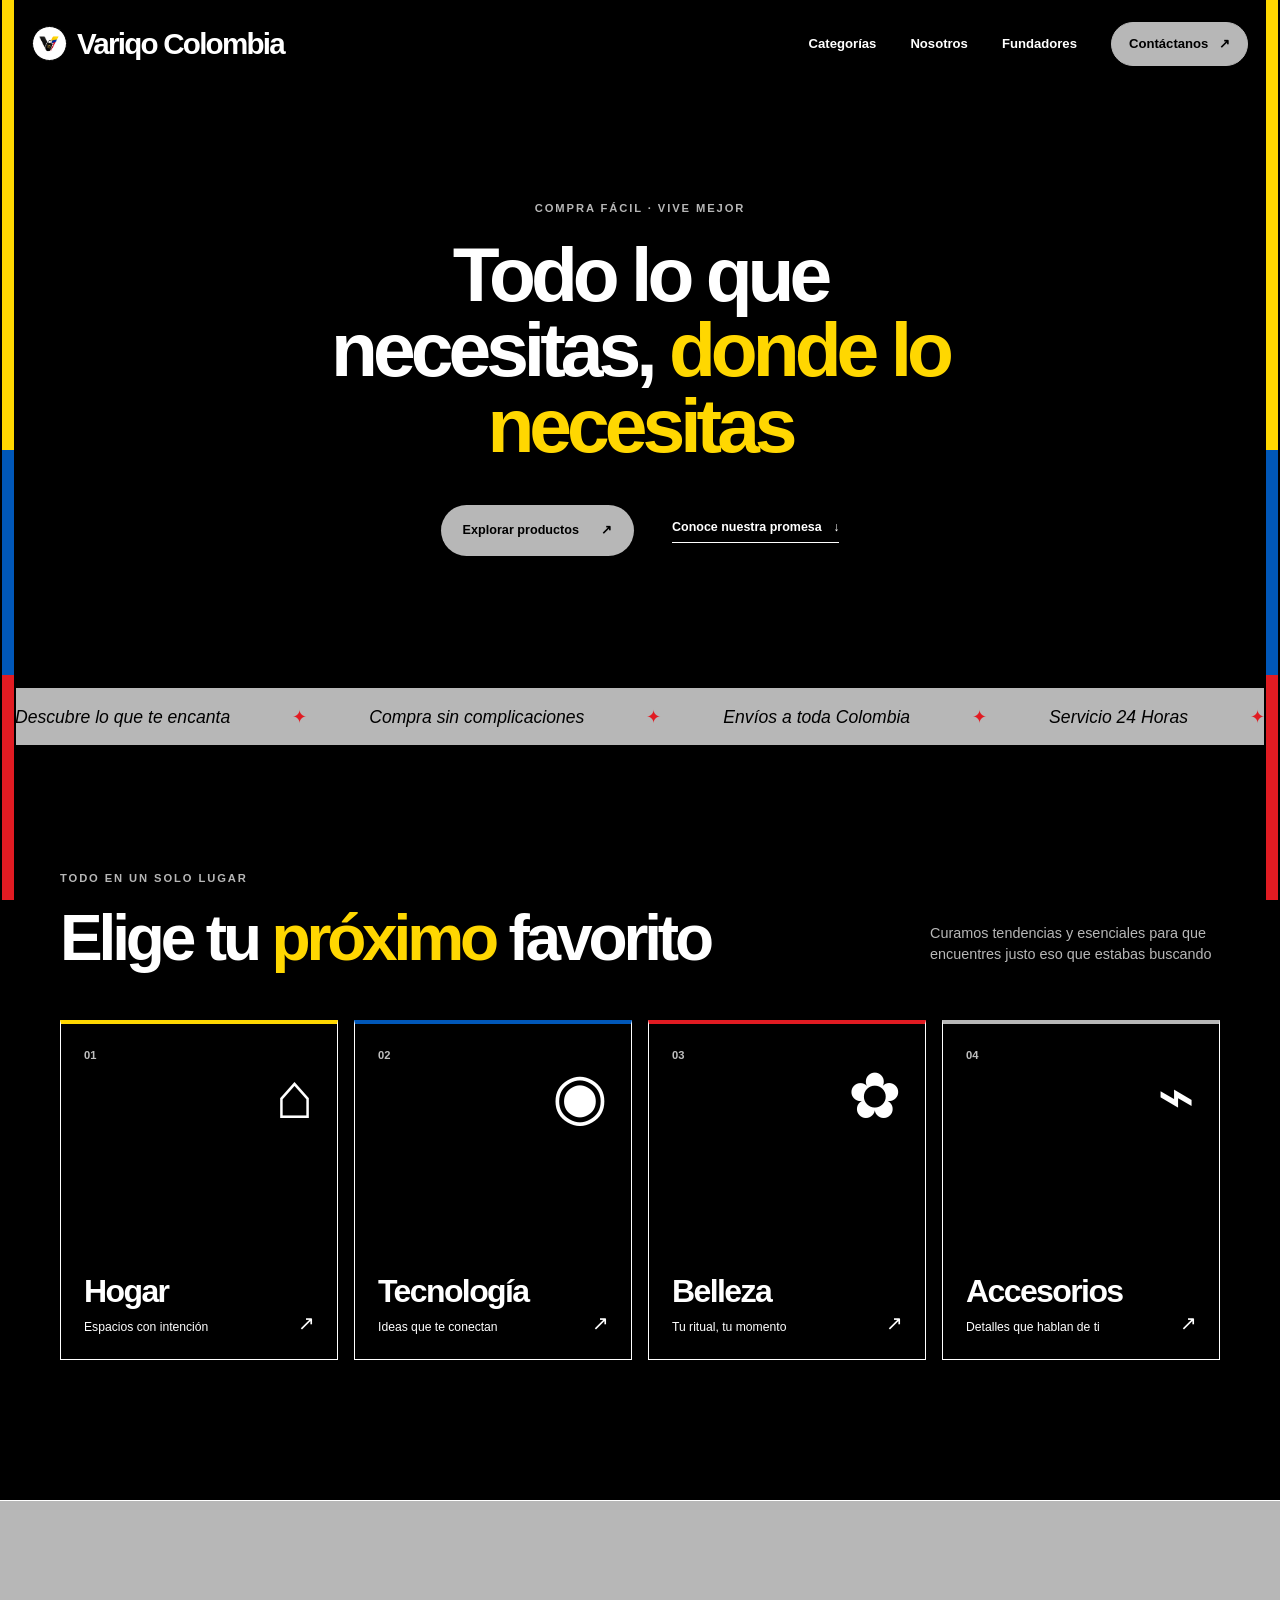
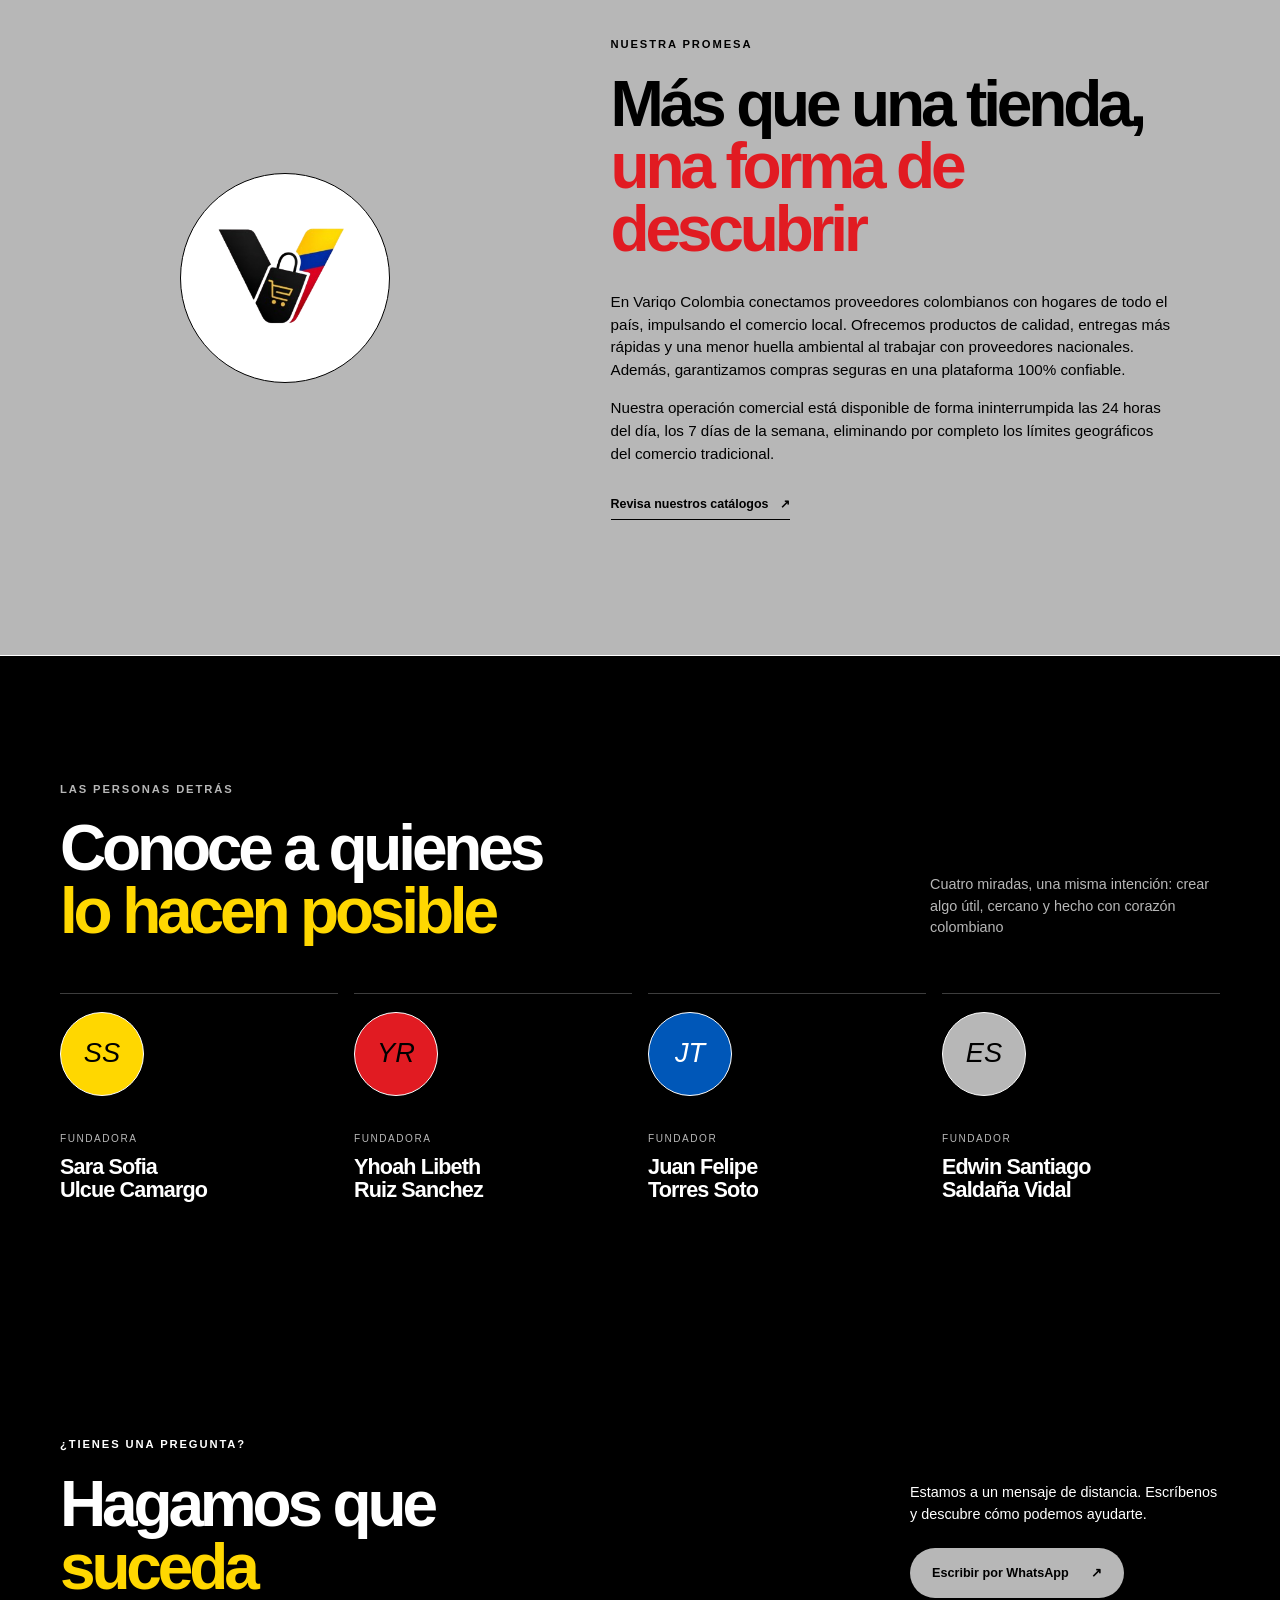
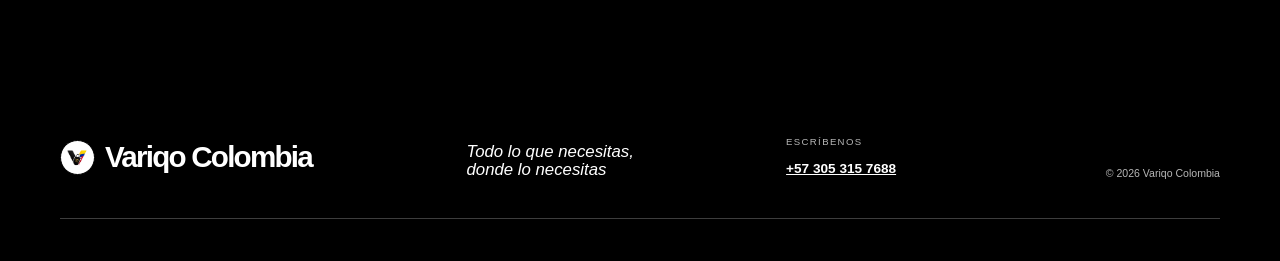
==== index.html @ 1f00e38d "Update link text from 'Conoce nuestra historia' to 'Conoce nuestra promesa'" ====
<!doctype html>
<html lang="es">
  <head>
    <meta charset="UTF-8" />
    <meta name="viewport" content="width=device-width, initial-scale=1.0" />
    <meta
      name="description"
      content="Variqo Colombia: todo lo que necesitas, donde lo necesitas. Descubre productos para tu hogar, belleza, tecnología y más."
    />
    <meta name="theme-color" content="#000000" />
    <title>Variqo Colombia | Todo lo que necesitas</title>
    <link rel="stylesheet" href="styles.v2.css" />
  </head>
  <body>
    <aside class="edge-flag edge-flag-left" aria-label="Bandera de Colombia decorativa" role="img"></aside>
    <aside class="edge-flag edge-flag-right" aria-label="Bandera de Colombia decorativa" role="img"></aside>
    <header class="site-header" id="inicio">
      <a class="brand" href="#inicio" aria-label="Variqo Colombia, inicio">
        <span class="brand-mark" aria-hidden="true">
          <img src="assets/variqo-logo-clean.png" alt="" />
        </span>
        <span>Variqo Colombia</span>
      </a>
      <button class="menu-toggle" type="button" aria-expanded="false" aria-controls="site-nav">
        <span class="sr-only">Abrir menú</span>
        <span></span><span></span>
      </button>
      <nav class="site-nav" id="site-nav" aria-label="Navegación principal">
        <a href="#categorias">Categorías</a>
        <a href="#nosotros">Nosotros</a>
        <a href="#fundadores">Fundadores</a>
        <a class="nav-cta" href="#contacto">Contáctanos <span aria-hidden="true">↗</span></a>
      </nav>
    </header>

    <main>
      <section class="hero section-shell">
        <div class="hero-copy">
          <p class="eyebrow">Compra fácil · Vive mejor</p>
          <h1>Todo lo que necesitas, <em>donde lo necesitas</em></h1>
          <div class="hero-actions">
            <a class="button button-primary" href="#categorias">Explorar productos <span aria-hidden="true">↗</span></a>
            <a class="text-link" href="#nosotros">Conoce nuestra promesa <span aria-hidden="true">↓</span></a>
          </div>
        </div>
      </section>

      <div class="ticker" aria-label="Beneficios de Variqo">
        <div class="ticker-track">
          <span>Descubre lo que te encanta</span><span class="ticker-star" aria-hidden="true">✦</span><span>Compra sin complicaciones</span><span class="ticker-star" aria-hidden="true">✦</span>
          <span>Envíos a toda Colombia</span><span class="ticker-star" aria-hidden="true">✦</span><span>Servicio 24 Horas</span><span class="ticker-star" aria-hidden="true">✦</span>
        </div>
      </div>

      <section class="section-shell categories-section" id="categorias">
        <div class="section-heading">
          <div>
            <p class="eyebrow">Todo en un solo lugar</p>
            <h2>Elige tu <em>próximo</em> favorito</h2>
          </div>
          <p class="section-description">Curamos tendencias y esenciales para que encuentres justo eso que estabas buscando</p>
        </div>
        <div class="category-grid">
          <a class="category-card category-home reveal" href="#contacto">
            <span class="category-number">01</span><span class="category-icon" aria-hidden="true">⌂</span>
            <h3>Hogar</h3><p>Espacios con intención</p><span class="card-arrow">↗</span>
          </a>
          <a class="category-card category-tech reveal" href="#contacto">
            <span class="category-number">02</span><span class="category-icon" aria-hidden="true">◉</span>
            <h3>Tecnología</h3><p>Ideas que te conectan</p><span class="card-arrow">↗</span>
          </a>
          <a class="category-card category-beauty reveal" href="#contacto">
            <span class="category-number">03</span><span class="category-icon" aria-hidden="true">✿</span>
            <h3>Belleza</h3><p>Tu ritual, tu momento</p><span class="card-arrow">↗</span>
          </a>
          <a class="category-card category-accessories reveal" href="#contacto">
            <span class="category-number">04</span><span class="category-icon" aria-hidden="true">⌁</span>
            <h3>Accesorios</h3><p>Detalles que hablan de ti</p><span class="card-arrow">↗</span>
          </a>
        </div>
      </section>

      <section class="about-section" id="nosotros">
        <div class="section-shell about-layout">
          <div class="about-stamp" aria-hidden="true">
            <span class="about-logo-frame">
              <img src="assets/variqo-logo-clean.png" alt="" />
            </span>
          </div>
          <div class="about-copy">
            <p class="eyebrow">Nuestra promesa</p>
            <h2>Más que una tienda,<br /><em>una forma de descubrir</em></h2>
            <p>
              En Variqo Colombia conectamos proveedores colombianos con hogares de todo el país,
              impulsando el comercio local. Ofrecemos productos de calidad, entregas más rápidas y 
              una menor huella ambiental al trabajar con proveedores nacionales. Además, garantizamos 
              compras seguras en una plataforma 100% confiable.
            </p>
            <p>
              Nuestra operación comercial está disponible de forma ininterrumpida las 24 horas 
              del día, los 7 días de la semana, eliminando por completo los límites geográficos del
              comercio tradicional.
            </p>
            <a class="text-link dark-link" href="#contacto">Revisa nuestros catálogos <span aria-hidden="true">↗</span></a>
          </div>
        </div>
      </section>

      <section class="section-shell founders-section" id="fundadores">
        <div class="section-heading founders-heading">
          <div><p class="eyebrow">Las personas detrás</p><h2>Conoce a quienes<br /><em>lo hacen posible</em></h2></div>
          <p class="section-description">Cuatro miradas, una misma intención: crear algo útil, cercano y hecho con corazón colombiano</p>
        </div>
        <div class="founders-grid">
          <article class="founder-card reveal"><div class="avatar avatar-sara">SS</div><p class="founder-role">Fundadora</p><h3>Sara Sofia<br />Ulcue Camargo</h3></article>
          <article class="founder-card reveal"><div class="avatar avatar-yhoah">YR</div><p class="founder-role">Fundadora</p><h3>Yhoah Libeth<br />Ruiz Sanchez</h3></article>
          <article class="founder-card reveal"><div class="avatar avatar-juan">JT</div><p class="founder-role">Fundador</p><h3>Juan Felipe<br />Torres Soto</h3></article>
          <article class="founder-card reveal"><div class="avatar avatar-edwin">ES</div><p class="founder-role">Fundador</p><h3>Edwin Santiago<br />Saldaña Vidal</h3></article>
        </div>
      </section>

      <section class="contact-section" id="contacto">
        <div class="section-shell contact-inner">
          <div><p class="eyebrow">¿Tienes una pregunta?</p><h2>Hagamos que<br /><em>suceda</em></h2></div>
          <div class="contact-action"><p>Estamos a un mensaje de distancia. Escríbenos y descubre cómo podemos ayudarte.</p><a class="button button-light" href="https://wa.me/573053157688" target="_blank" rel="noopener noreferrer">Escribir por WhatsApp <span aria-hidden="true">↗</span></a></div>
        </div>
      </section>
    </main>

    <footer class="site-footer">
      <div class="section-shell footer-inner">
        <a class="brand footer-brand" href="#inicio">
          <span class="brand-mark" aria-hidden="true">
            <img src="assets/variqo-logo-clean.png" alt="" />
          </span>
          <span>Variqo Colombia</span>
        </a>
        <p>Todo lo que necesitas,<br />donde lo necesitas</p>
        <div class="footer-contact"><span>Escríbenos</span><a href="https://wa.me/573053157688" target="_blank" rel="noopener noreferrer">+57 305 315 7688</a></div>
        <p class="copyright">© <span id="year"></span> Variqo Colombia</p>
      </div>
    </footer>
    <script src="script.js"></script>
  </body>
</html>
---- styles.v2.css ----
:root {
  --black: #000000;
  --white: #ffffff;
  --gray: #B7B7B7;
  --blue: #0057b8;
  --yellow: #ffd700;
  --red: #e11b22;
  --line: rgba(255, 255, 255, 0.24);
  --font-brand: "Etna Sans Serif", Arial, Helvetica, sans-serif;
  --font-body: "Etna Sans Serif", Arial, Helvetica, sans-serif;
}

* {
  box-sizing: border-box;
}

html {
  scroll-behavior: smooth;
}

body {
  margin: 0;
  background: var(--black);
  color: var(--white);
  font-family: var(--font-body);
  font-size: 16px;
  line-height: 1.5;
  overflow-x: hidden;
}

a,
button {
  -webkit-tap-highlight-color: transparent;
}

.section-shell {
  width: min(1160px, calc(100% - 64px));
  margin: auto;
}

.sr-only {
  position: absolute;
  width: 1px;
  height: 1px;
  padding: 0;
  margin: -1px;
  overflow: hidden;
  clip: rect(0, 0, 0, 0);
  white-space: nowrap;
  border: 0;
}

.site-header {
  width: min(1240px, calc(100% - 64px));
  margin: auto;
  height: 88px;
  display: flex;
  align-items: center;
  justify-content: space-between;
  position: relative;
  z-index: 10;
  background: var(--black);
}

.brand {
  display: inline-flex;
  align-items: center;
  gap: 10px;
  color: inherit;
  text-decoration: none;
  font-family: var(--font-brand);
  font-size: clamp(1.45rem, 2.4vw, 1.85rem);
  font-weight: 700;
  letter-spacing: -0.06em;
}

.brand-mark {
  display: grid;
  place-items: center;
  background: var(--white);
  border: 1px solid var(--black);
  color: var(--black);
  border-radius: 50%;
  width: 35px;
  height: 35px;
  padding: 3px;
  overflow: hidden;
  flex: 0 0 35px;
}

.brand-mark img {
  display: block;
  width: 100%;
  height: 100%;
  object-fit: contain;
}

.brand-accent,
.hero h1 em,
h2 em {
  color: var(--yellow);
}

.site-nav {
  display: flex;
  align-items: center;
  gap: 34px;
  font-size: 0.82rem;
  font-weight: 600;
}

.site-nav a {
  color: inherit;
  text-decoration: none;
}

.site-nav a:hover,
.site-nav a:focus-visible,
.text-link:hover,
.text-link:focus-visible {
  color: var(--yellow);
}

.nav-cta {
  background: var(--gray);
  border: 1px solid var(--gray);
  border-radius: 100px;
  color: var(--black) !important;
  padding: 11px 17px;
}

.nav-cta:hover,
.nav-cta:focus-visible {
  background: var(--white);
  border-color: var(--white);
}

.nav-cta span {
  margin-left: 7px;
}

.menu-toggle {
  display: none;
  border: 0;
  background: transparent;
  color: var(--white);
  padding: 8px;
}

.hero {
  min-height: 600px;
  display: flex;
  align-items: center;
  justify-content: center;
  padding: 65px 0 85px;
}

.hero-copy {
  max-width: 900px;
  text-align: center;
}

.eyebrow {
  text-transform: uppercase;
  font-size: 0.7rem;
  font-weight: 700;
  letter-spacing: 0.17em;
  margin: 0 0 20px;
  color: var(--gray);
}

.hero h1,
h2,
.ticker-track,
.category-card h3,
.founder-card h3,
.footer-inner > p {
  font-family: var(--font-brand);
}

.hero h1,
h2 {
  font-weight: 700;
  letter-spacing: -0.065em;
  line-height: 0.98;
  margin: 0;
}

.hero h1 {
  font-size: clamp(3.4rem, 6vw, 5.65rem);
  max-width: 710px;
  margin-inline: auto;
}

.hero h1 em,
h2 em {
  font-style: normal;
}

.hero-actions {
  display: flex;
  align-items: center;
  justify-content: center;
  margin-top: 42px;
  gap: 38px;
}

.button {
  display: inline-flex;
  align-items: center;
  justify-content: center;
  gap: 22px;
  text-decoration: none;
  font-weight: 700;
  font-size: 0.79rem;
  padding: 16px 22px;
  border-radius: 100px;
  transition: transform 0.2s, background 0.2s;
}

.button:hover,
.button:focus-visible {
  transform: translateY(-3px);
}

.button-primary {
  background: var(--gray);
  color: var(--black);
}

.button-primary:hover,
.button-primary:focus-visible {
  background: var(--white);
}

.text-link {
  color: var(--white);
  font-weight: 700;
  font-size: 0.78rem;
  text-decoration: none;
  border-bottom: 1px solid currentColor;
  padding-bottom: 5px;
}

.text-link span {
  margin-left: 8px;
}

.edge-flag {
  position: fixed;
  top: 0;
  bottom: 0;
  width: 16px;
  background: linear-gradient(
    to bottom,
    var(--yellow) 0 50%,
    var(--blue) 50% 75%,
    var(--red) 75% 100%
  );
  pointer-events: none;
  z-index: 20;
  border-left: 2px solid var(--black);
  border-right: 2px solid var(--black);
}

.edge-flag-left {
  left: 0;
}

.edge-flag-right {
  right: 0;
}

.ticker {
  overflow: hidden;
  background-color: #B7B7B7;
  color: var(--black);
  padding: 15px 0;
  white-space: nowrap;
  border-top: 1px solid var(--gray);
}

.ticker-track {
  display: flex;
  justify-content: space-around;
  align-items: center;
  min-width: 850px;
  gap: 32px;
  font-size: 1.1rem;
  font-style: italic;
}

.ticker-star {
  color: #E11B22 !important;
  font-family: Arial, Helvetica, sans-serif;
  font-style: normal;
}

.ticker-track span {
  color: #000000;
}

.categories-section,
.founders-section {
  padding: 125px 0 140px;
}

.section-heading {
  display: flex;
  justify-content: space-between;
  gap: 50px;
  align-items: end;
  margin-bottom: 50px;
}

.section-heading h2,
.about-copy h2,
.contact-inner h2 {
  font-size: clamp(2.7rem, 5vw, 4.3rem);
}

.section-description {
  max-width: 290px;
  color: var(--gray);
  font-size: 0.9rem;
  margin: 0 0 4px;
}

.category-grid,
.founders-grid {
  display: grid;
  grid-template-columns: repeat(4, 1fr);
  gap: 16px;
}

.category-card {
  min-height: 340px;
  color: var(--white);
  background: var(--black);
  text-decoration: none;
  border: 1px solid var(--white);
  padding: 23px;
  display: flex;
  flex-direction: column;
  position: relative;
  overflow: hidden;
  transition: transform 0.25s, box-shadow 0.25s;
}

.category-card:hover,
.category-card:focus-visible {
  transform: translateY(-8px);
  box-shadow: 7px 8px 0 var(--yellow);
}

.category-beauty {
  border-top: 4px solid var(--red);
}

.category-home {
  border-top: 4px solid var(--yellow);
}

.category-accessories {
  border-top: 4px solid var(--gray);
}

.category-tech {
  border-top: 4px solid var(--blue);
}

.category-number {
  font-size: 0.7rem;
  font-weight: 700;
  opacity: 0.75;
}

.category-icon {
  font-family: var(--font-brand);
  font-size: 4rem;
  align-self: flex-end;
  line-height: 1;
}

.category-card h3 {
  font-size: 2rem;
  margin: auto 0 3px;
  letter-spacing: -0.05em;
}

.category-card p {
  font-size: 0.76rem;
  margin: 0;
}

.card-arrow {
  position: absolute;
  bottom: 21px;
  right: 22px;
  font-size: 1.25rem;
}

.about-section {
  background: var(--gray);
  color: var(--black);
  padding: 135px 0;
  border-top: 1px solid var(--white);
  border-bottom: 1px solid var(--white);
}

.about-section h2 em {
  color: var(--red);
}

.about-layout {
  display: grid;
  grid-template-columns: 0.85fr 1.15fr;
  gap: 100px;
  align-items: center;
}

.about-stamp {
  width: 290px;
  height: 290px;
  border-radius: 50%;
  display: grid;
  place-items: center;
  transform: rotate(-12deg);
  position: relative;
  margin: auto;
}

.about-stamp::before,
.about-stamp::after {
  content: none;
  display: none;
}

.about-logo-frame {
  display: grid;
  place-items: center;
  width: 210px;
  height: 210px;
  padding: 16px;
  background: var(--white);
  border: 1px solid var(--black);
  border-radius: 50%;
  transform: rotate(12deg);
  overflow: hidden;
}

.about-logo-frame img {
  display: block;
  width: 100%;
  height: 100%;
  object-fit: contain;
}

.about-copy .eyebrow {
  color: var(--black);
}

.about-copy h2 {
  margin-bottom: 30px;
}

.about-copy > p:not(.eyebrow) {
  color: var(--black);
  max-width: 560px;
  font-size: 0.95rem;
}

.dark-link {
  display: inline-block;
  color: var(--black);
  border-color: var(--black);
  margin-top: 14px;
}

.founder-card {
  border-top: 1px solid var(--line);
  padding-top: 18px;
}

.avatar {
  width: 84px;
  height: 84px;
  border-radius: 50%;
  display: grid;
  place-items: center;
  font-family: var(--font-brand);
  font-size: 1.7rem;
  font-style: italic;
  margin-bottom: 35px;
  border: 1px solid var(--white);
  color: var(--black);
}

.avatar-sara {
  background: var(--yellow);
}

.avatar-yhoah {
  background: var(--red);
}

.avatar-juan {
  background: var(--blue);
  color: var(--white);
}

.avatar-edwin {
  background: var(--gray);
}

.founder-role {
  font-size: 0.63rem;
  text-transform: uppercase;
  letter-spacing: 0.15em;
  color: var(--gray);
  margin: 0 0 10px;
}

.founder-card h3 {
  font-size: 1.35rem;
  line-height: 1.05;
  margin: 0;
  letter-spacing: -0.04em;
}

.contact-section {
  background: var(--black);
  padding: 95px 0;
  overflow: hidden;
}

.contact-inner {
  display: flex;
  align-items: end;
  justify-content: space-between;
  position: relative;
}

.contact-inner .eyebrow {
  color: var(--white);
}

.contact-action {
  max-width: 310px;
}

.contact-action p {
  font-size: 0.9rem;
  margin: 0 0 22px;
}

.button-light {
  background: var(--gray);
  color: var(--black);
}

.site-footer {
  background: var(--black);
  padding: 42px 0;
}

.footer-inner {
  display: grid;
  grid-template-columns: 1.3fr 1fr 1fr auto;
  align-items: end;
  gap: 30px;
  border-bottom: 1px solid var(--line);
  padding-bottom: 38px;
}

.footer-inner > p {
  font-style: italic;
  font-size: 1.05rem;
  line-height: 1.1;
  margin: 0;
}

.footer-contact span {
  display: block;
  text-transform: uppercase;
  letter-spacing: 0.14em;
  font-size: 0.6rem;
  color: var(--gray);
  margin-bottom: 6px;
}

.footer-contact a {
  color: var(--white);
  font-size: 0.85rem;
  font-weight: 700;
}

.copyright {
  font-family: var(--font-body) !important;
  font-size: 0.66rem !important;
  color: var(--gray);
  font-style: normal !important;
}

.reveal {
  opacity: 0;
  transform: translateY(20px);
  transition: opacity 0.6s ease, transform 0.6s ease;
}

.reveal.visible {
  opacity: 1;
  transform: translateY(0);
}

@media (prefers-reduced-motion: reduce) {
  html {
    scroll-behavior: auto;
  }

  *,
  *::before,
  *::after {
    transition-duration: 0.01ms !important;
    animation-duration: 0.01ms !important;
  }
}

@media (max-width: 800px) {
  .section-shell,
  .site-header {
    width: min(100% - 40px, 600px);
  }

  .site-header {
    height: 75px;
  }

  .brand-mark {
    width: 32px;
    height: 32px;
    flex-basis: 32px;
    padding: 3px;
  }

  .menu-toggle {
    display: flex;
    flex-direction: column;
    gap: 5px;
    cursor: pointer;
  }

  .menu-toggle > span:not(.sr-only) {
    height: 2px;
    width: 24px;
    background: var(--white);
    display: block;
  }

  .site-nav {
    display: none;
    position: absolute;
    top: 68px;
    left: 0;
    right: 0;
    background: var(--black);
    padding: 22px;
    border: 1px solid var(--white);
    flex-direction: column;
    align-items: stretch;
    gap: 0;
    box-shadow: 5px 5px 0 var(--blue);
  }

  .site-nav.open {
    display: flex;
  }

  .site-nav a {
    padding: 12px 4px;
  }

  .nav-cta {
    text-align: center;
    margin-top: 8px;
  }

  .hero {
    padding: 60px 0 80px;
  }

  .hero h1 {
    font-size: clamp(3rem, 13vw, 5rem);
  }

  .section-heading {
    display: block;
  }

  .section-description {
    margin-top: 20px;
  }

  .category-grid,
  .founders-grid {
    grid-template-columns: repeat(2, 1fr);
  }

  .category-card {
    min-height: 285px;
  }

  .about-layout {
    grid-template-columns: 1fr;
    gap: 60px;
  }

  .about-stamp {
    width: 225px;
    height: 225px;
  }

  .about-logo-frame {
    width: 165px;
    height: 165px;
    padding: 13px;
  }

  .founders-grid {
    row-gap: 45px;
  }

  .contact-inner {
    display: block;
  }

  .contact-action {
    margin-top: 30px;
  }

  .footer-inner {
    grid-template-columns: 1fr 1fr;
    gap: 28px;
  }

  .footer-brand {
    grid-column: 1 / -1;
  }

  .copyright {
    text-align: left;
  }
}

@media (max-width: 460px) {
  .hero-actions {
    align-items: flex-start;
    flex-direction: column;
    gap: 28px;
  }

  .category-grid {
    gap: 10px;
  }

  .category-card {
    padding: 16px;
    min-height: 245px;
  }

  .category-card h3 {
    font-size: 1.55rem;
  }

  .category-icon {
    font-size: 3rem;
  }

  .founders-grid {
    gap: 25px 12px;
  }

  .founder-card h3 {
    font-size: 1.1rem;
  }

  .avatar {
    width: 65px;
    height: 65px;
    font-size: 1.4rem;
    margin-bottom: 24px;
  }

  .footer-inner {
    grid-template-columns: 1fr;
  }

  .footer-contact {
    grid-row: auto;
  }

  .copyright {
    grid-column: 1 / -1;
  }
}
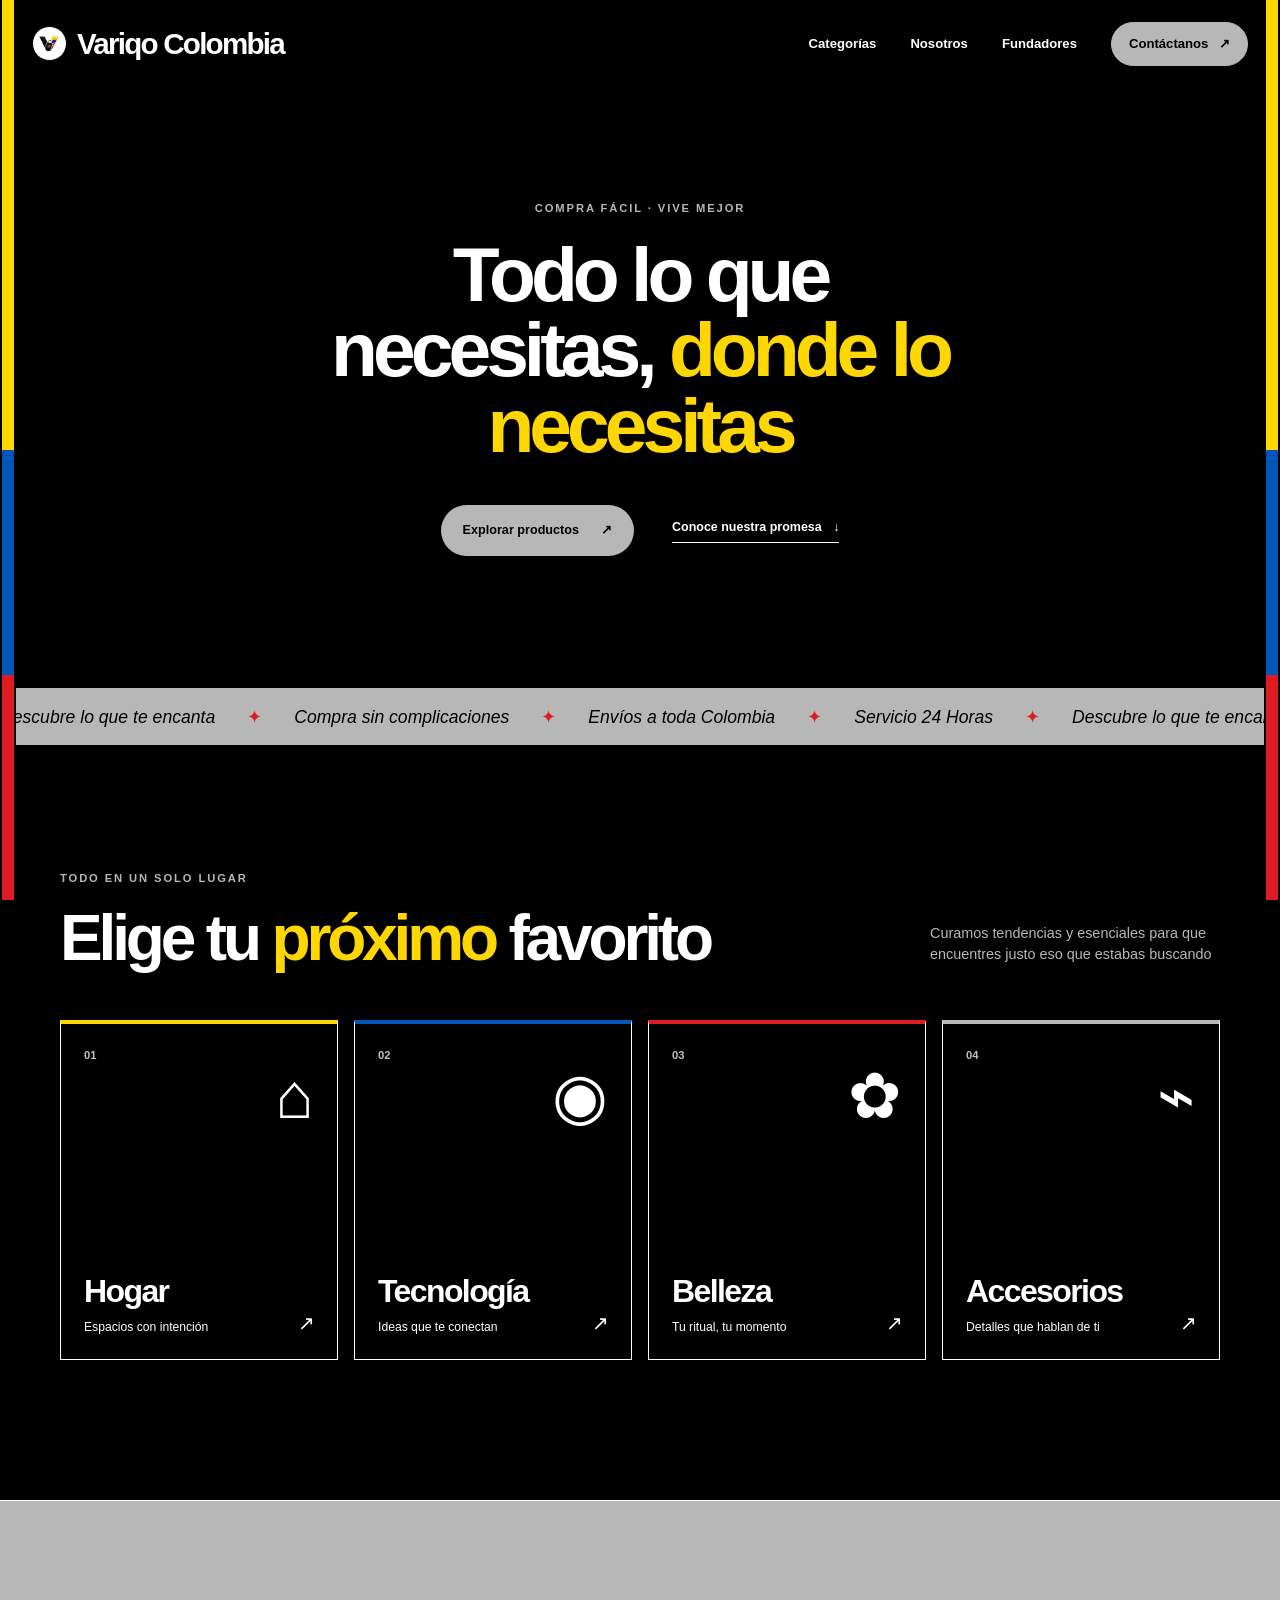
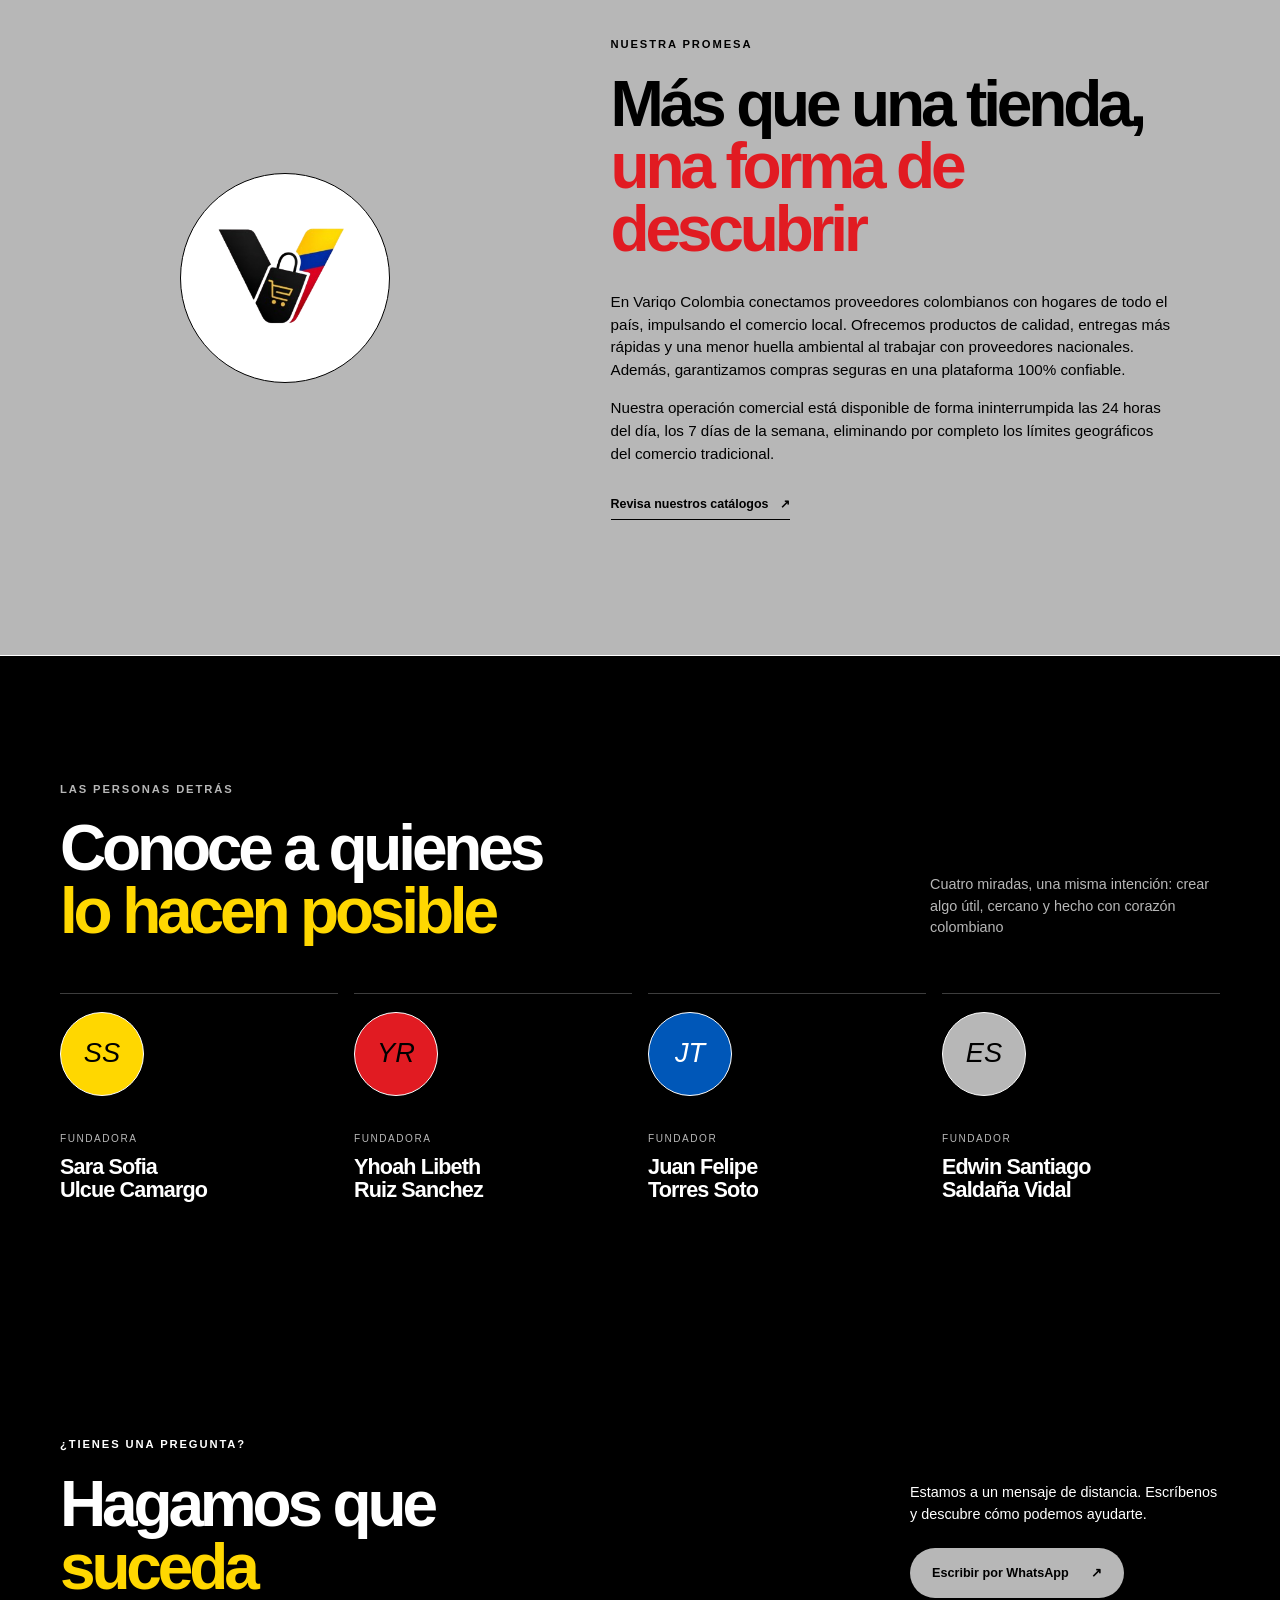
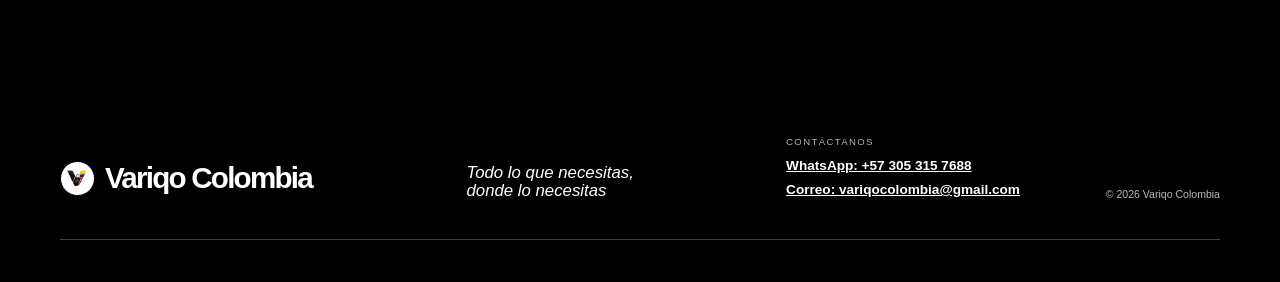
==== commit 315eae6e: "Actualizar contacto y ticker Co-authored-by: Copilot App <223556219+Copilot@users.noreply.github.com" ====
--- a/index.html
+++ b/index.html
@@ -47,8 +47,14 @@
 
       <div class="ticker" aria-label="Beneficios de Variqo">
         <div class="ticker-track">
-          <span>Descubre lo que te encanta</span><span class="ticker-star" aria-hidden="true">✦</span><span>Compra sin complicaciones</span><span class="ticker-star" aria-hidden="true">✦</span>
-          <span>Envíos a toda Colombia</span><span class="ticker-star" aria-hidden="true">✦</span><span>Servicio 24 Horas</span><span class="ticker-star" aria-hidden="true">✦</span>
+          <div class="ticker-group">
+            <span>Descubre lo que te encanta</span><span class="ticker-star" aria-hidden="true">✦</span><span>Compra sin complicaciones</span><span class="ticker-star" aria-hidden="true">✦</span>
+            <span>Envíos a toda Colombia</span><span class="ticker-star" aria-hidden="true">✦</span><span>Servicio 24 Horas</span><span class="ticker-star" aria-hidden="true">✦</span>
+          </div>
+          <div class="ticker-group" aria-hidden="true">
+            <span>Descubre lo que te encanta</span><span class="ticker-star" aria-hidden="true">✦</span><span>Compra sin complicaciones</span><span class="ticker-star" aria-hidden="true">✦</span>
+            <span>Envíos a toda Colombia</span><span class="ticker-star" aria-hidden="true">✦</span><span>Servicio 24 Horas</span><span class="ticker-star" aria-hidden="true">✦</span>
+          </div>
         </div>
       </div>
 
@@ -136,7 +142,11 @@
           <span>Variqo Colombia</span>
         </a>
         <p>Todo lo que necesitas,<br />donde lo necesitas</p>
-        <div class="footer-contact"><span>Escríbenos</span><a href="https://wa.me/573053157688" target="_blank" rel="noopener noreferrer">+57 305 315 7688</a></div>
+        <div class="footer-contact">
+          <span>Contáctanos</span>
+          <a href="https://wa.me/573053157688" target="_blank" rel="noopener noreferrer">WhatsApp: +57 305 315 7688</a>
+          <a href="mailto:variqocolombia@gmail.com">Correo: variqocolombia@gmail.com</a>
+        </div>
         <p class="copyright">© <span id="year"></span> Variqo Colombia</p>
       </div>
     </footer>
--- a/styles.v2.css
+++ b/styles.v2.css
@@ -281,13 +281,30 @@
 }
 
 .ticker-track {
-  display: flex;
-  justify-content: space-around;
+  display: inline-flex;
   align-items: center;
-  min-width: 850px;
-  gap: 32px;
+  width: max-content;
   font-size: 1.1rem;
   font-style: italic;
+  animation: ticker-scroll 24s linear infinite;
+  will-change: transform;
+}
+
+.ticker-group {
+  display: inline-flex;
+  align-items: center;
+  gap: 32px;
+  padding-right: 32px;
+}
+
+@keyframes ticker-scroll {
+  from {
+    transform: translateX(-50%);
+  }
+
+  to {
+    transform: translateX(0);
+  }
 }
 
 .ticker-star {
@@ -590,9 +607,11 @@
 }
 
 .footer-contact a {
+  display: block;
   color: var(--white);
   font-size: 0.85rem;
   font-weight: 700;
+  margin-top: 4px;
 }
 
 .copyright {
@@ -616,6 +635,10 @@
 @media (prefers-reduced-motion: reduce) {
   html {
     scroll-behavior: auto;
+  }
+
+  .ticker-track {
+    animation: none;
   }
 
   *,
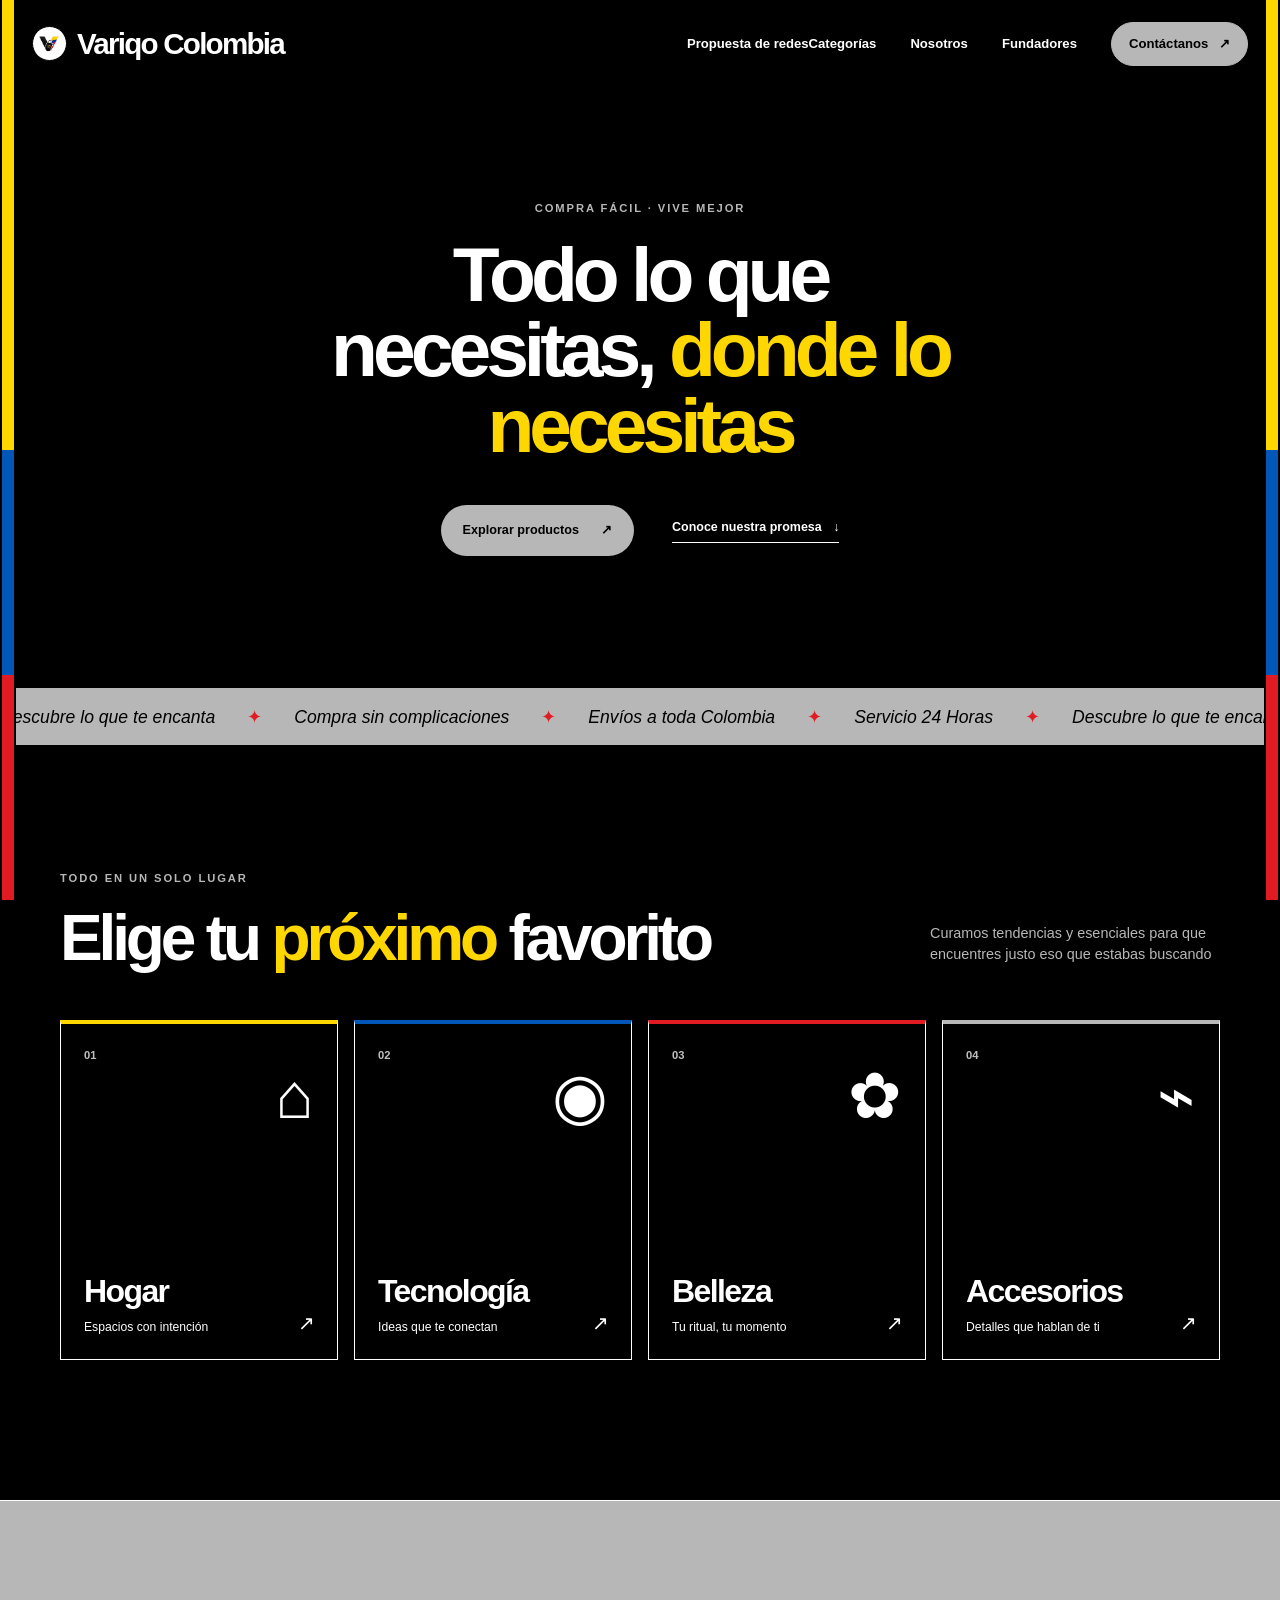
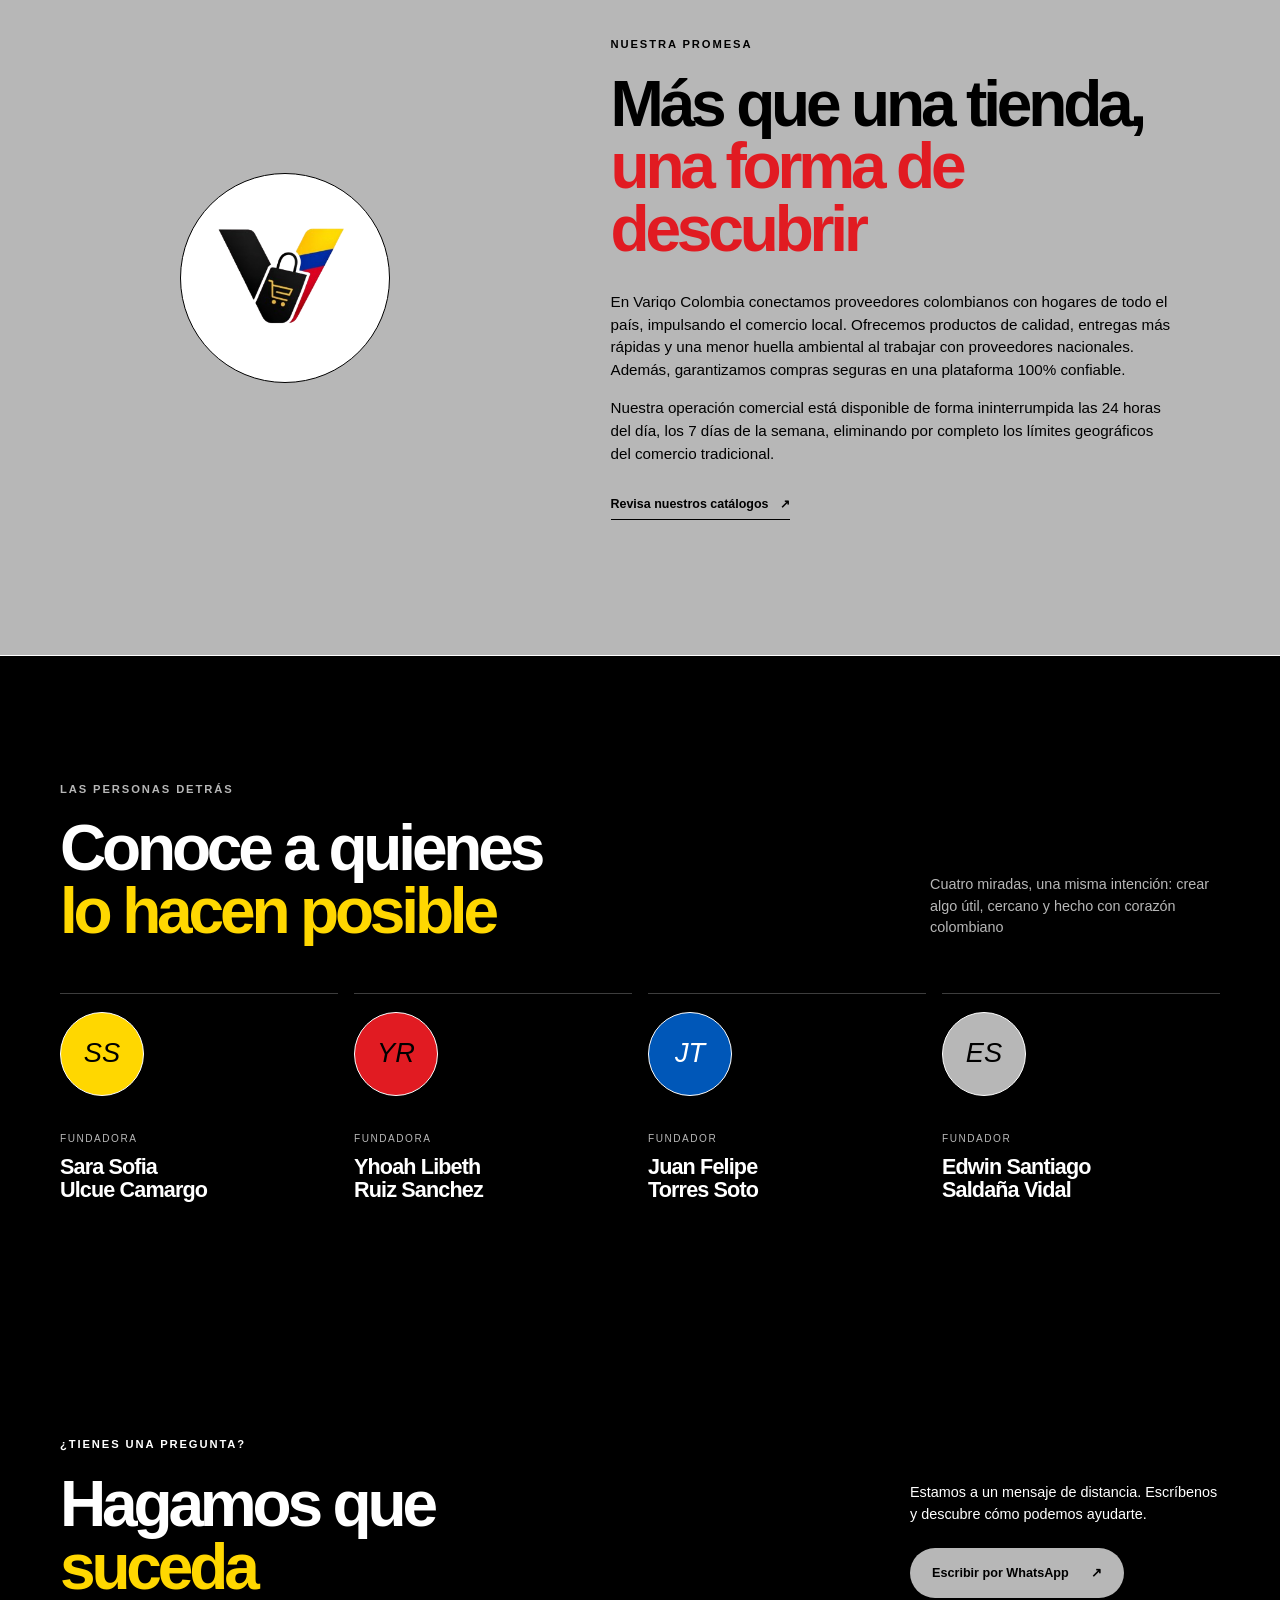
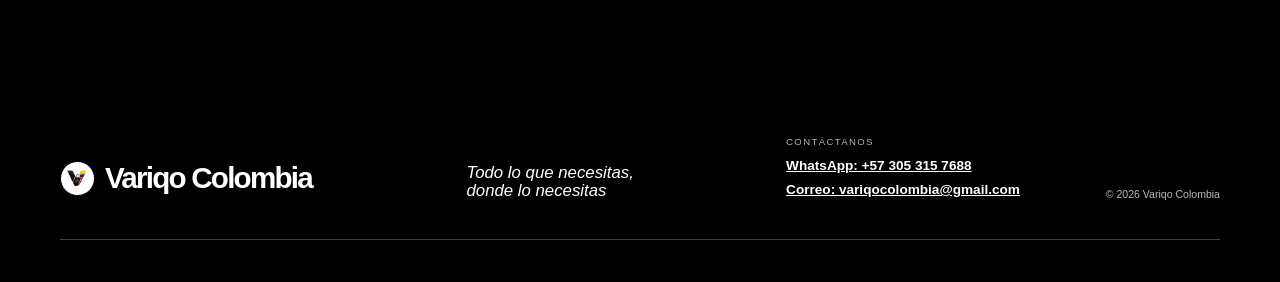
==== commit 3817993f: "Add social proposal navigation link Co-authored-by: Copilot App <223556219+Copilot@users.noreply.git" ====
--- a/index.html
+++ b/index.html
@@ -26,10 +26,16 @@
         <span></span><span></span>
       </button>
       <nav class="site-nav" id="site-nav" aria-label="Navegación principal">
-        <a href="#categorias">Categorías</a>
-        <a href="#nosotros">Nosotros</a>
-        <a href="#fundadores">Fundadores</a>
-        <a class="nav-cta" href="#contacto">Contáctanos <span aria-hidden="true">↗</span></a>
+        <div class="nav-proposal">
+          <!-- Reemplazar este href por la URL definitiva cuando exista. -->
+          <a href="#propuesta-redes">Propuesta de redes</a>
+        </div>
+        <div class="nav-links">
+          <a href="#categorias">Categorías</a>
+          <a href="#nosotros">Nosotros</a>
+          <a href="#fundadores">Fundadores</a>
+          <a class="nav-cta" href="#contacto">Contáctanos <span aria-hidden="true">↗</span></a>
+        </div>
       </nav>
     </header>
 
--- a/styles.v2.css
+++ b/styles.v2.css
@@ -104,9 +104,19 @@
 .site-nav {
   display: flex;
   align-items: center;
-  gap: 34px;
   font-size: 0.82rem;
   font-weight: 600;
+}
+
+.nav-proposal,
+.nav-links {
+  display: flex;
+  align-items: center;
+  gap: 34px;
+}
+
+.nav-links {
+  margin-left: auto;
 }
 
 .site-nav a {
@@ -695,6 +705,18 @@
     box-shadow: 5px 5px 0 var(--blue);
   }
 
+  .nav-proposal,
+  .nav-links {
+    display: flex;
+    flex-direction: column;
+    align-items: stretch;
+    gap: 0;
+  }
+
+  .nav-links {
+    margin-left: 0;
+  }
+
   .site-nav.open {
     display: flex;
   }
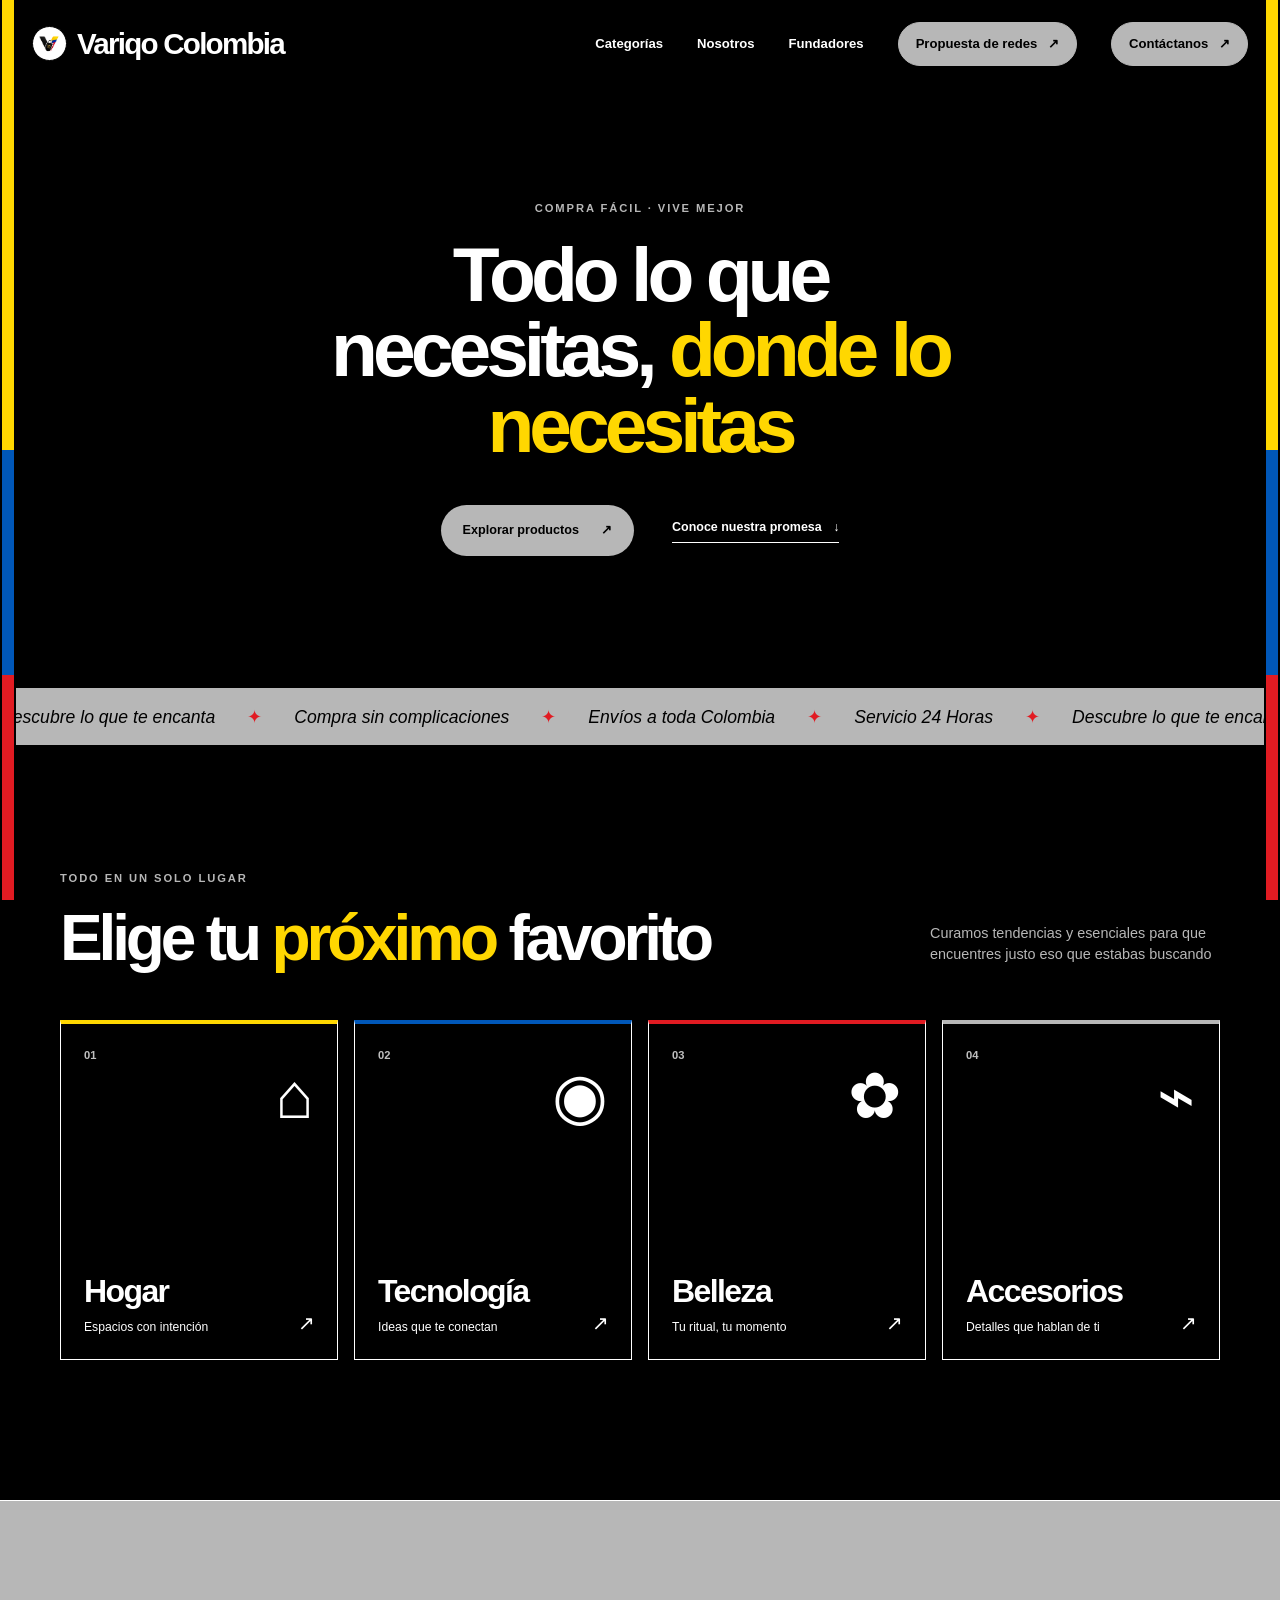
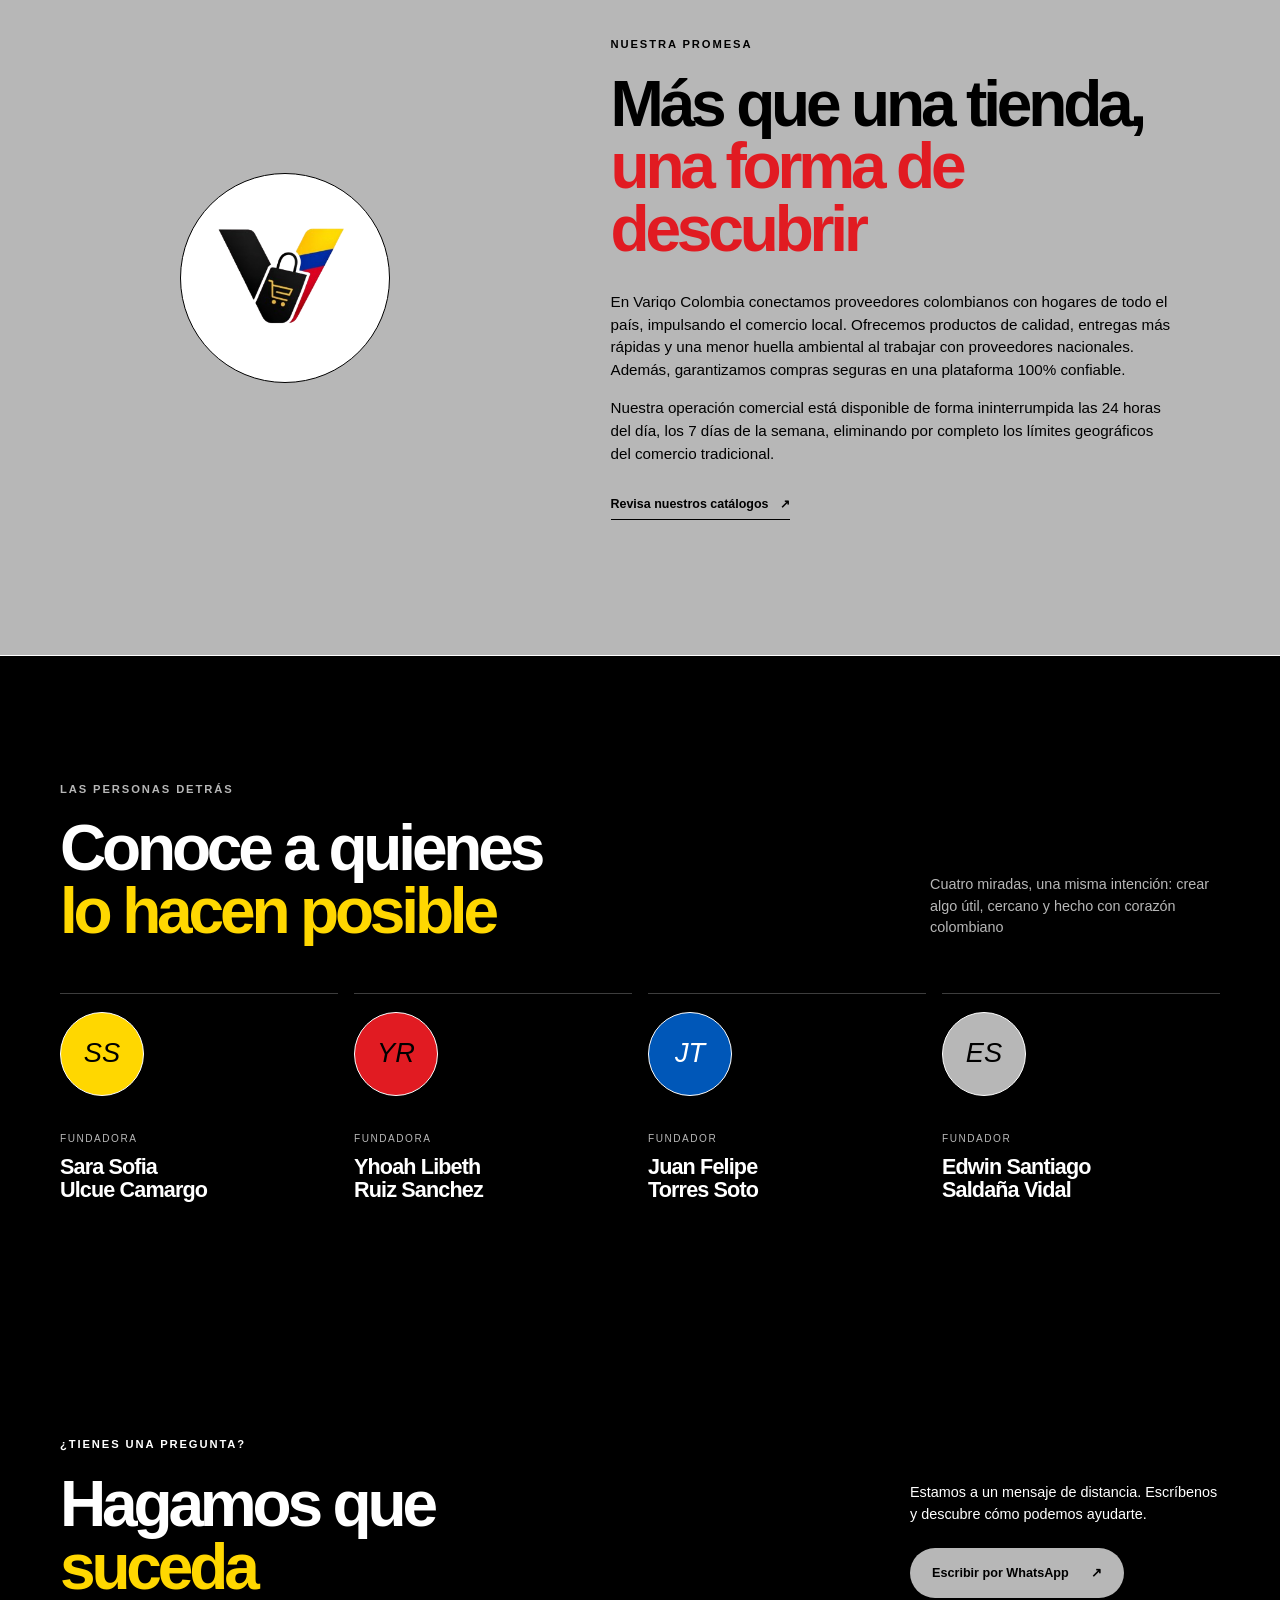
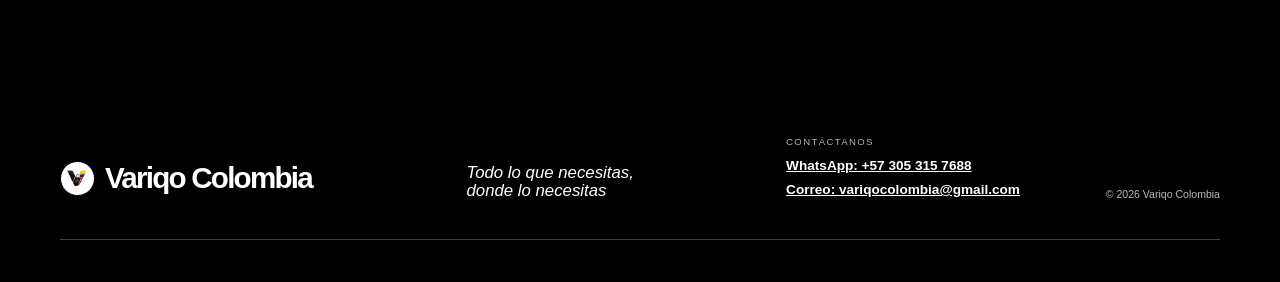
==== commit e887dcff: "Fix top navigation order Co-authored-by: Copilot App <223556219+Copilot@users.noreply.github.com>" ====
--- a/index.html
+++ b/index.html
@@ -26,16 +26,16 @@
         <span></span><span></span>
       </button>
       <nav class="site-nav" id="site-nav" aria-label="Navegación principal">
-        <div class="nav-proposal">
-          <!-- Reemplazar este href por la URL definitiva cuando exista. -->
-          <a href="#propuesta-redes">Propuesta de redes</a>
-        </div>
         <div class="nav-links">
           <a href="#categorias">Categorías</a>
           <a href="#nosotros">Nosotros</a>
           <a href="#fundadores">Fundadores</a>
-          <a class="nav-cta" href="#contacto">Contáctanos <span aria-hidden="true">↗</span></a>
         </div>
+        <div class="nav-proposal">
+          <!-- Reemplazar este href por la URL definitiva cuando exista. -->
+          <a class="nav-cta" href="#propuesta-redes">Propuesta de redes <span aria-hidden="true">↗</span></a>
+        </div>
+        <a class="nav-cta" href="#contacto">Contáctanos <span aria-hidden="true">↗</span></a>
       </nav>
     </header>
 
--- a/styles.v2.css
+++ b/styles.v2.css
@@ -104,19 +104,20 @@
 .site-nav {
   display: flex;
   align-items: center;
+  gap: 34px;
   font-size: 0.82rem;
   font-weight: 600;
 }
 
-.nav-proposal,
 .nav-links {
   display: flex;
   align-items: center;
   gap: 34px;
 }
 
-.nav-links {
-  margin-left: auto;
+.nav-proposal {
+  display: flex;
+  align-items: center;
 }
 
 .site-nav a {
@@ -713,10 +714,6 @@
     gap: 0;
   }
 
-  .nav-links {
-    margin-left: 0;
-  }
-
   .site-nav.open {
     display: flex;
   }
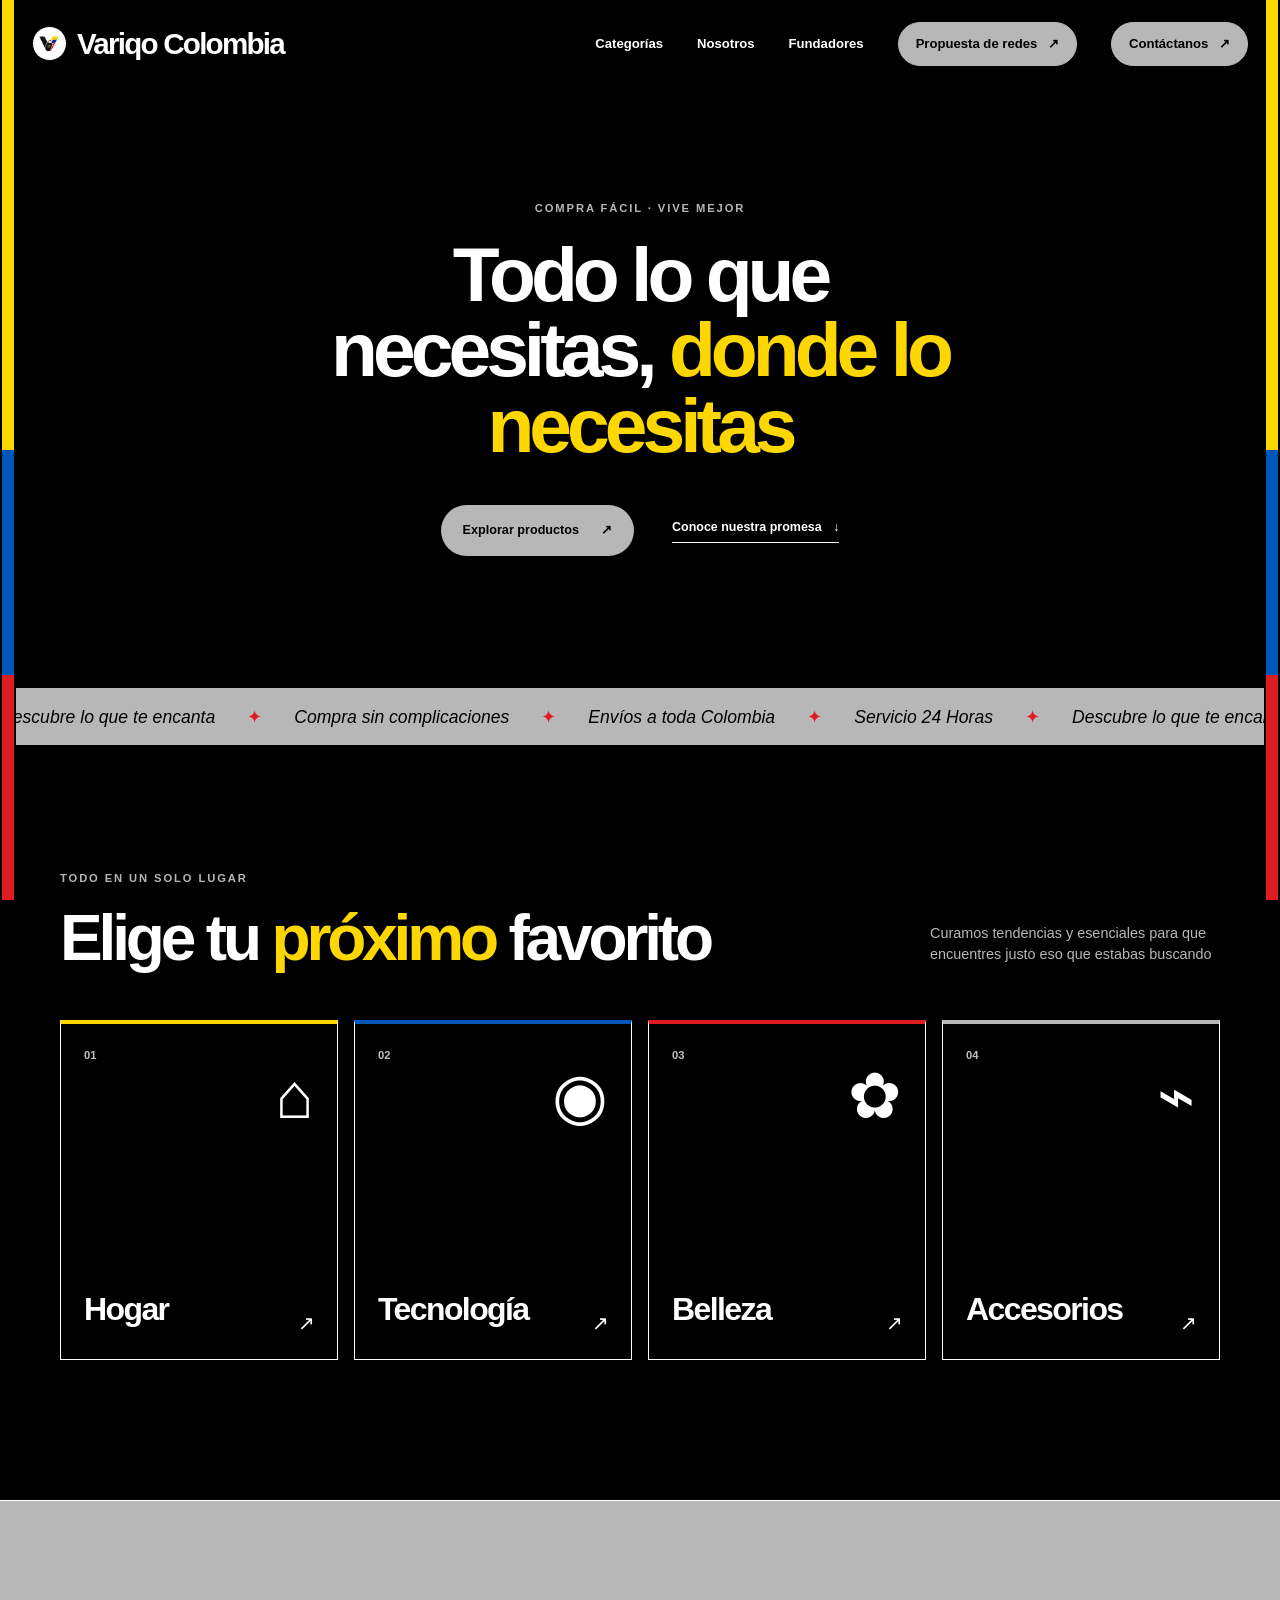
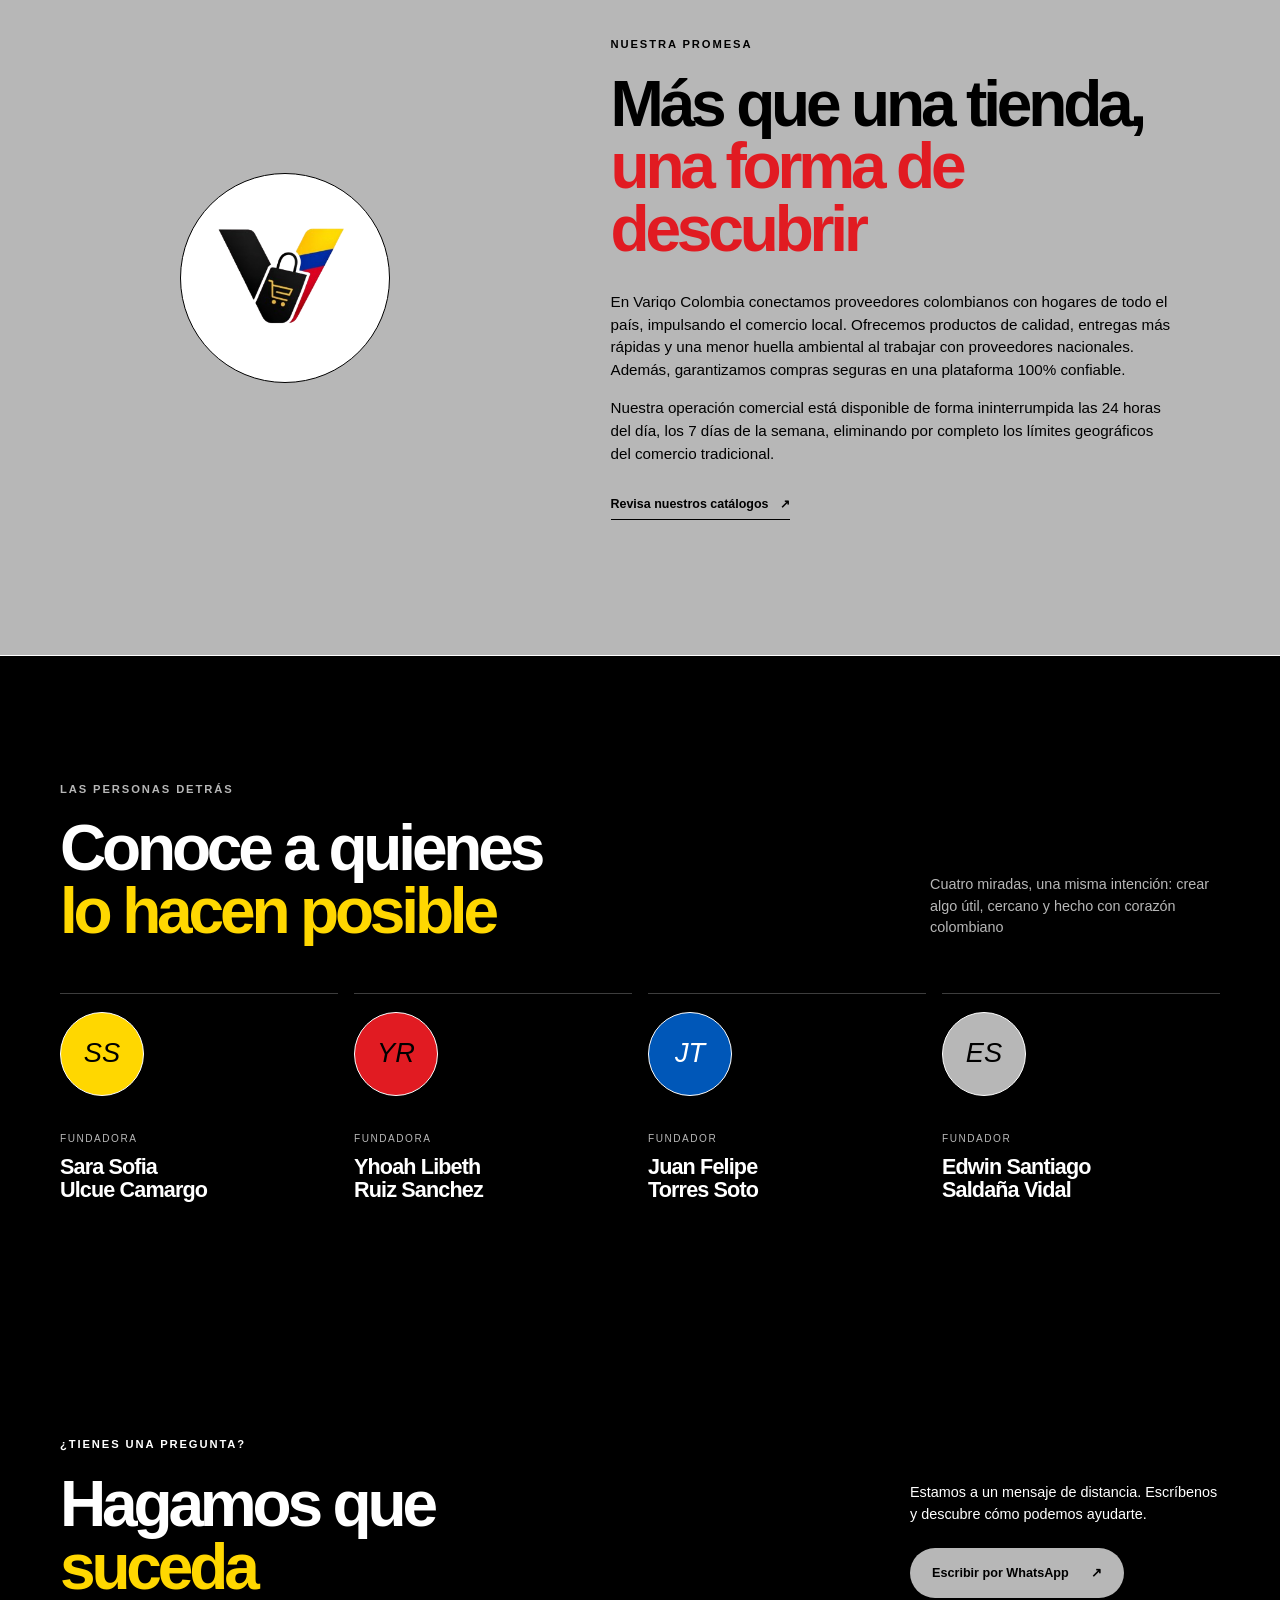
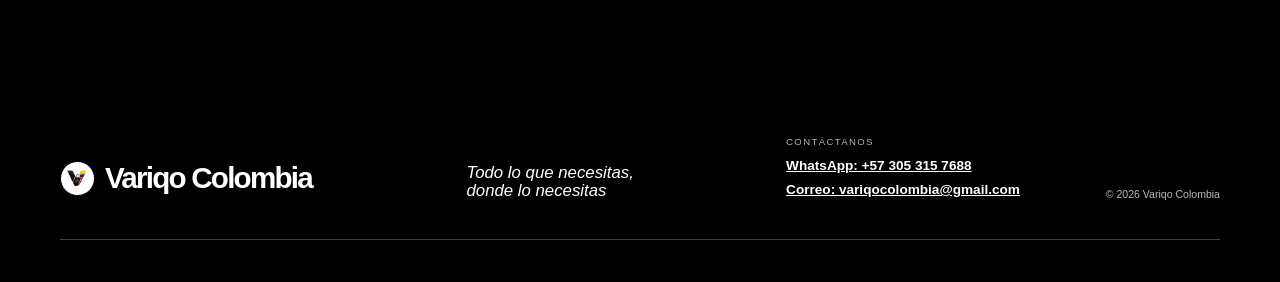
==== commit 9afd5400: "Remove category card descriptions Co-authored-by: Copilot App <223556219+Copilot@users.noreply.githu" ====
--- a/index.html
+++ b/index.html
@@ -75,19 +75,19 @@
         <div class="category-grid">
           <a class="category-card category-home reveal" href="#contacto">
             <span class="category-number">01</span><span class="category-icon" aria-hidden="true">⌂</span>
-            <h3>Hogar</h3><p>Espacios con intención</p><span class="card-arrow">↗</span>
+            <h3>Hogar</h3><span class="card-arrow">↗</span>
           </a>
           <a class="category-card category-tech reveal" href="#contacto">
             <span class="category-number">02</span><span class="category-icon" aria-hidden="true">◉</span>
-            <h3>Tecnología</h3><p>Ideas que te conectan</p><span class="card-arrow">↗</span>
+            <h3>Tecnología</h3><span class="card-arrow">↗</span>
           </a>
           <a class="category-card category-beauty reveal" href="#contacto">
             <span class="category-number">03</span><span class="category-icon" aria-hidden="true">✿</span>
-            <h3>Belleza</h3><p>Tu ritual, tu momento</p><span class="card-arrow">↗</span>
+            <h3>Belleza</h3><span class="card-arrow">↗</span>
           </a>
           <a class="category-card category-accessories reveal" href="#contacto">
             <span class="category-number">04</span><span class="category-icon" aria-hidden="true">⌁</span>
-            <h3>Accesorios</h3><p>Detalles que hablan de ti</p><span class="card-arrow">↗</span>
+            <h3>Accesorios</h3><span class="card-arrow">↗</span>
           </a>
         </div>
       </section>
